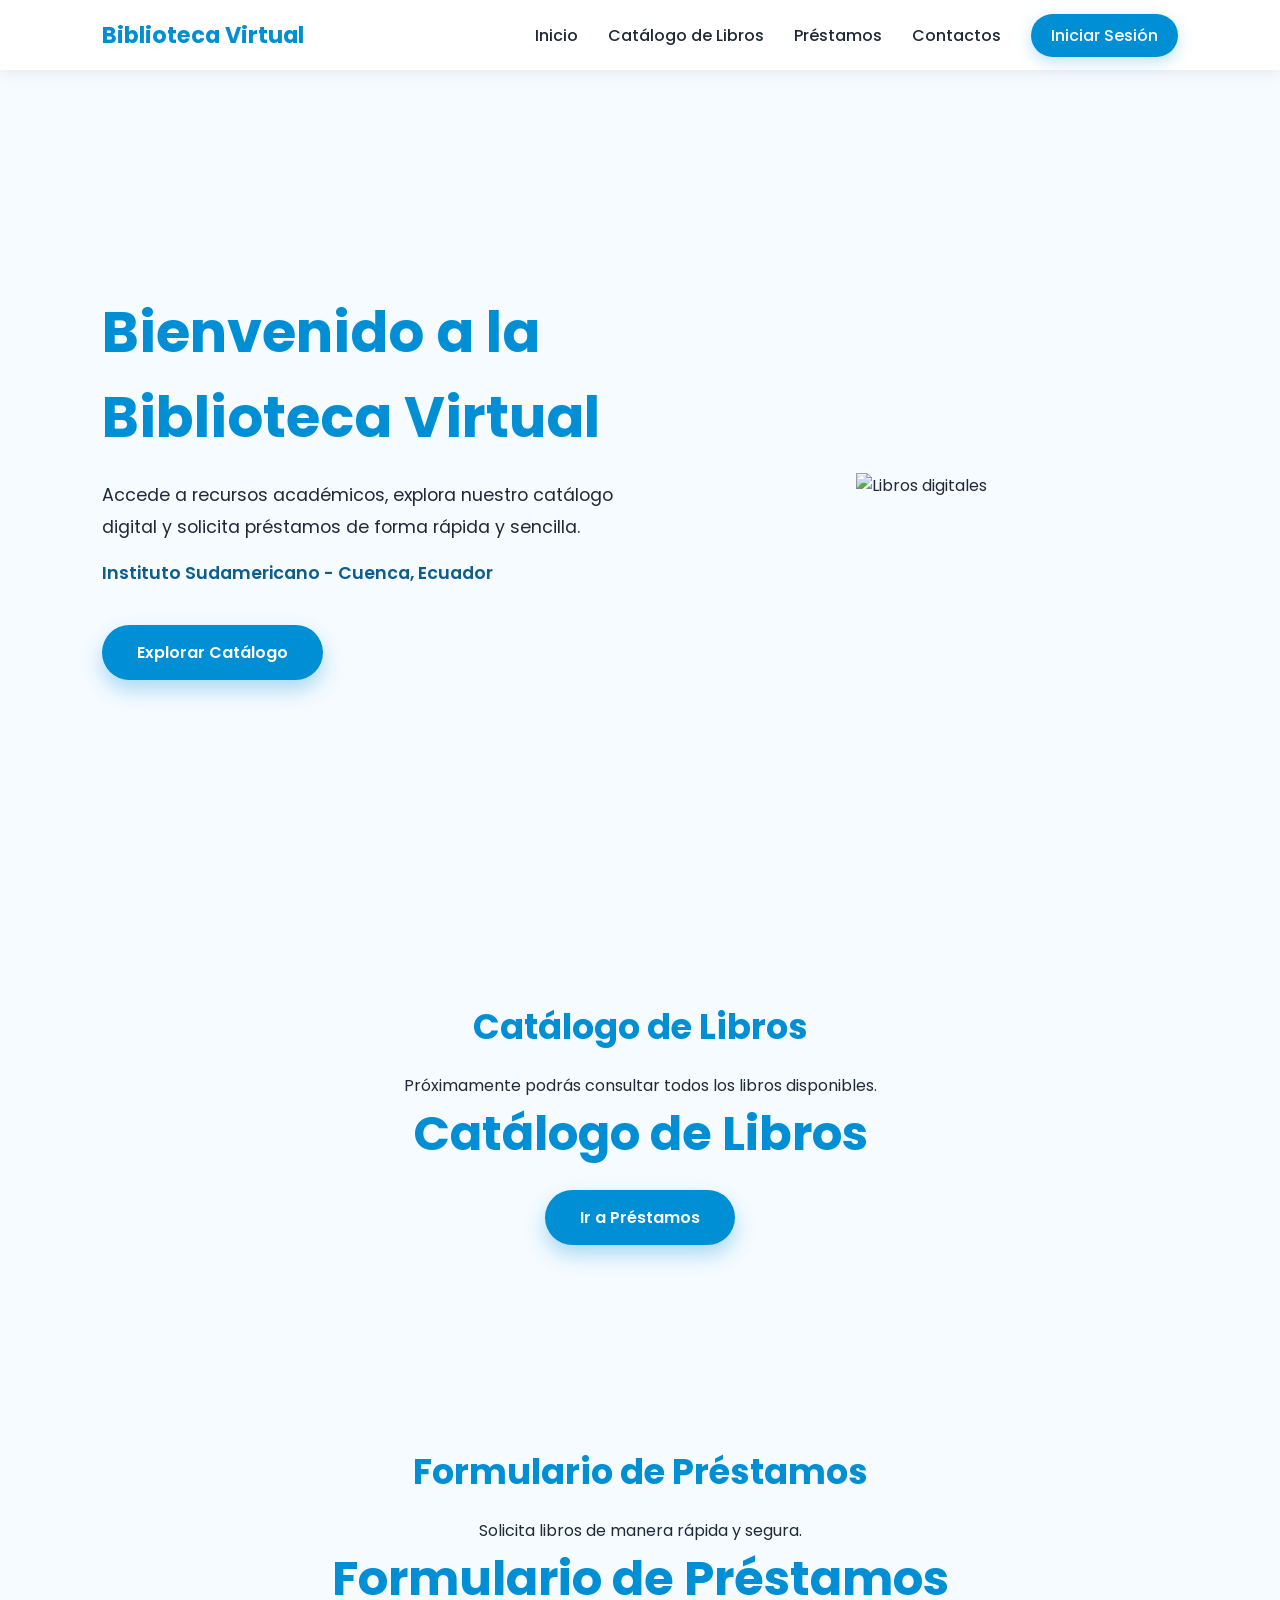
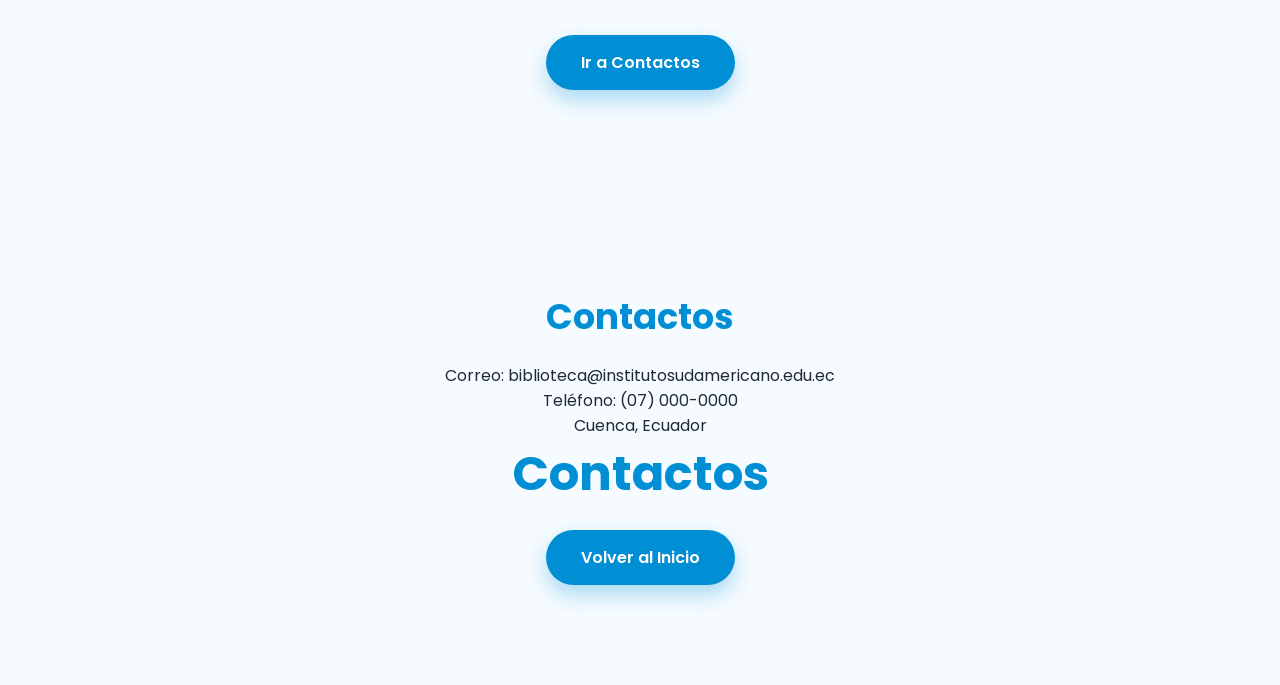
==== index.html @ ba501748 "Merge pull request #9 from andyortega07/actalizacion cambios" ====
<!DOCTYPE html>
<html lang="es">

<head>
    <meta charset="UTF-8">
    <meta name="viewport" content="width=device-width, initial-scale=1.0">
    <title>Biblioteca Virtual - Instituto Sudamericano</title>

    <link rel="stylesheet" href="styles.css">

    <link rel="preconnect" href="https://fonts.googleapis.com">
    <link rel="preconnect" href="https://fonts.gstatic.com" crossorigin>

    <link href="https://fonts.googleapis.com/css2?family=Poppins:wght@300;400;500;600;700&display=swap"
        rel="stylesheet">
</head>

<body>

    <!-- Navbar -->

    <header>
        <nav class="navbar">
            <div class="logo">
                <span>Biblioteca Virtual</span>
            </div>

            <ul class="nav-links">
    <li><a href="index.html">Inicio</a></li>
    <li><a href="catalogo.html">Catálogo de Libros</a></li>
    <li><a href="prestamos.html">Préstamos</a></li>
    <li><a href="contactos.html">Contactos</a></li>
    <li><a class="login-btn" href="login/login.html">Iniciar Sesión</a></li>
</ul>
            </ul>
        </nav>
    </header>

    <!-- Inicio -->

    <section class="hero" id="inicio">

        <div class="hero-content">
            <h1>Bienvenido a la Biblioteca Virtual</h1>

            <p>
                Accede a recursos académicos, explora nuestro catálogo digital
                y solicita préstamos de forma rápida y sencilla.
            </p>

            <p class="instituto">
                Instituto Sudamericano - Cuenca, Ecuador
            </p>

            <a href="#catalogo" class="btn">Explorar Catálogo</a>
        </div>

        <div class="hero-image">
            <img src="images/images.jpeg" alt="Libros digitales">
        </div>

    </section>

    <!-- Secciones temporales -->

    <section class="section" id="catalogo">
        <h2>Catálogo de Libros</h2>
        <p>Próximamente podrás consultar todos los libros disponibles.</p>
        <section class="page-header">
    <h1>Catálogo de Libros</h1>

    <a href="prestamos.html" class="btn">
        Ir a Préstamos
    </a>
</section>
    </section>

    <section class="section" id="prestamos">
        <h2>Formulario de Préstamos</h2>
        <p>Solicita libros de manera rápida y segura.</p>
        <section class="page-header">
    <h1>Formulario de Préstamos</h1>

    <a href="contactos.html" class="btn">
        Ir a Contactos
    </a>
</section>
    </section>

    <section class="section" id="contactos">
        <h2>Contactos</h2>
        <p>Correo: biblioteca@institutosudamericano.edu.ec</p>
        <p>Teléfono: (07) 000-0000</p>
        <p>Cuenca, Ecuador</p>
        <section class="page-header">
    <h1>Contactos</h1>

    <a href="index.html" class="btn">
        Volver al Inicio
    </a>
</section>
    </section>

</body>

</html>
---- styles.css ----
* {
    margin: 0;
    padding: 0;
    box-sizing: border-box;
}

html {
    scroll-behavior: smooth;
}

body {
    font-family: 'Poppins', sans-serif;
    background: #f5fbff;
    color: #1f2937;
}

/* Navbar */

header {
    position: fixed;
    width: 100%;
    top: 0;
    z-index: 1000;
}

.navbar {
    display: flex;
    justify-content: space-between;
    align-items: center;
    padding: 18px 8%;
    background: rgba(255, 255, 255, 0.95);
    backdrop-filter: blur(12px);
    box-shadow: 0 2px 15px rgba(0, 0, 0, 0.08);
}

.logo {
    color: #008fd5;
    font-size: 1.4rem;
    font-weight: 700;
}

.nav-links {
    display: flex;
    list-style: none;
    gap: 30px;
}

.nav-links a {
    text-decoration: none;
    color: #1f2937;
    font-weight: 500;
    transition: 0.3s;
}

.nav-links a:hover {
    color: #008fd5;
}

/* Hero */

.hero {
    min-height: 100vh;
    display: flex;
    align-items: center;
    justify-content: space-between;
    padding: 120px 8% 50px;
    gap: 50px;
}

.hero-content {
    flex: 1;
    animation: slideLeft 1s ease;
}

.hero-content h1 {
    font-size: 3.5rem;
    color: #008fd5;
    margin-bottom: 20px;
}

.hero-content p {
    font-size: 1.1rem;
    line-height: 1.8;
    margin-bottom: 15px;
}

.instituto {
    font-weight: 600;
    color: #0f5d8c;
}

.btn {
    display: inline-block;
    margin-top: 20px;
    padding: 15px 35px;
    background: #008fd5;
    color: white;
    text-decoration: none;
    border-radius: 50px;
    font-weight: 600;
    transition: 0.3s;
    box-shadow: 0 10px 20px rgba(0, 143, 213, 0.3);
}

.btn:hover {
    transform: translateY(-5px);
    background: #0075b0;
}

.hero-image {
    flex: 1;
    text-align: center;
    animation: float 4s ease-in-out infinite;
}

.hero-image img {
    width: 100%;
    max-width: 500px;
}

/* Secciones */

.section {
    padding: 100px 8%;
    text-align: center;
}

.section h2 {
    color: #008fd5;
    margin-bottom: 20px;
    font-size: 2.2rem;
}

/* Animaciones */

@keyframes slideLeft {
    from {
        opacity: 0;
        transform: translateX(-60px);
    }

    to {
        opacity: 1;
        transform: translateX(0);
    }
}

@keyframes float {

    0%,
    100% {
        transform: translateY(0);
    }

    50% {
        transform: translateY(-20px);
    }
}

/* Responsive */

@media (max-width: 900px) {

    .navbar {
        flex-direction: column;
        gap: 15px;
    }

    .nav-links {
        flex-wrap: wrap;
        justify-content: center;
        gap: 15px;
    }

    .hero {
        flex-direction: column;
        text-align: center;
    }

    .hero-content h1 {
        font-size: 2.5rem;
    }
}

/* Páginas internas */

.page-container {
    min-height: 100vh;
    display: flex;
    justify-content: center;
    align-items: center;
    padding: 120px 8% 50px;
}

.page-header {
    text-align: center;
    animation: slideLeft 1s ease;
}

.page-header h1 {
    font-size: 3rem;
    color: #008fd5;
}

/* Enlace activo del menú */

.nav-links a.active {
    color: #008fd5;
    position: relative;
}

.nav-links a.active::after {
    content: "";
    position: absolute;
    left: 0;
    bottom: -8px;
    width: 100%;
    height: 3px;
    background: #008fd5;
    border-radius: 10px;
}

.login-btn {
    background: #008fd5;
    color: white !important;
    padding: 10px 20px;
    border-radius: 30px;
    transition: 0.3s;
    box-shadow: 0 5px 15px rgba(0, 143, 213, 0.25);
}

.login-btn:hover {
    background: #0075b0;
    transform: translateY(-3px);
}
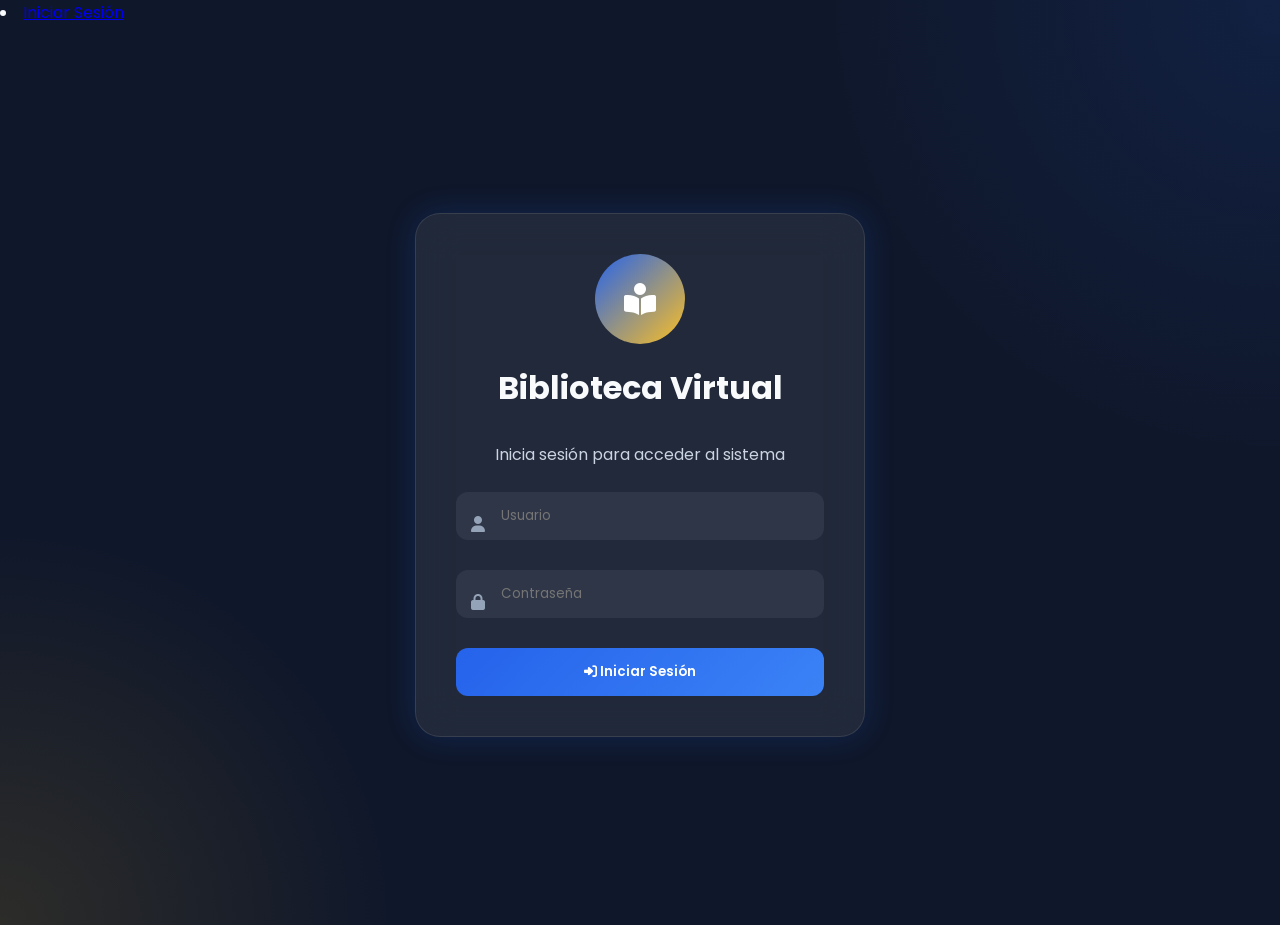
==== commit 0e4877e8: "nuevo apartado" ====
--- a/index.html
+++ b/index.html
@@ -13,6 +13,11 @@
 
     <link href="https://fonts.googleapis.com/css2?family=Poppins:wght@300;400;500;600;700&display=swap"
         rel="stylesheet">
+    <script>
+    if (sessionStorage.getItem("sesionActiva") !== "true") {
+        window.location.href = "login/login.html";
+    }
+    </script>
 </head>
 
 <body>
@@ -26,12 +31,13 @@
             </div>
 
             <ul class="nav-links">
-    <li><a href="index.html">Inicio</a></li>
-    <li><a href="catalogo.html">Catálogo de Libros</a></li>
-    <li><a href="prestamos.html">Préstamos</a></li>
-    <li><a href="contactos.html">Contactos</a></li>
-    <li><a class="login-btn" href="login/login.html">Iniciar Sesión</a></li>
-</ul>
+                <li><a class= "login-btn" href="login/login.html">Iniciar Sesión</a></li>
+                <li><a href="index.html">Inicio</a></li>
+                <li><a href="catalogo.html">Catálogo de Libros</a></li>
+                <li><a href="prestamos.html">Préstamos</a></li>
+                <li><a href="contactos.html">Contactos</a></li>
+                <li><a href="acerca.html">Acerca de</a></li>
+                
             </ul>
         </nav>
     </header>
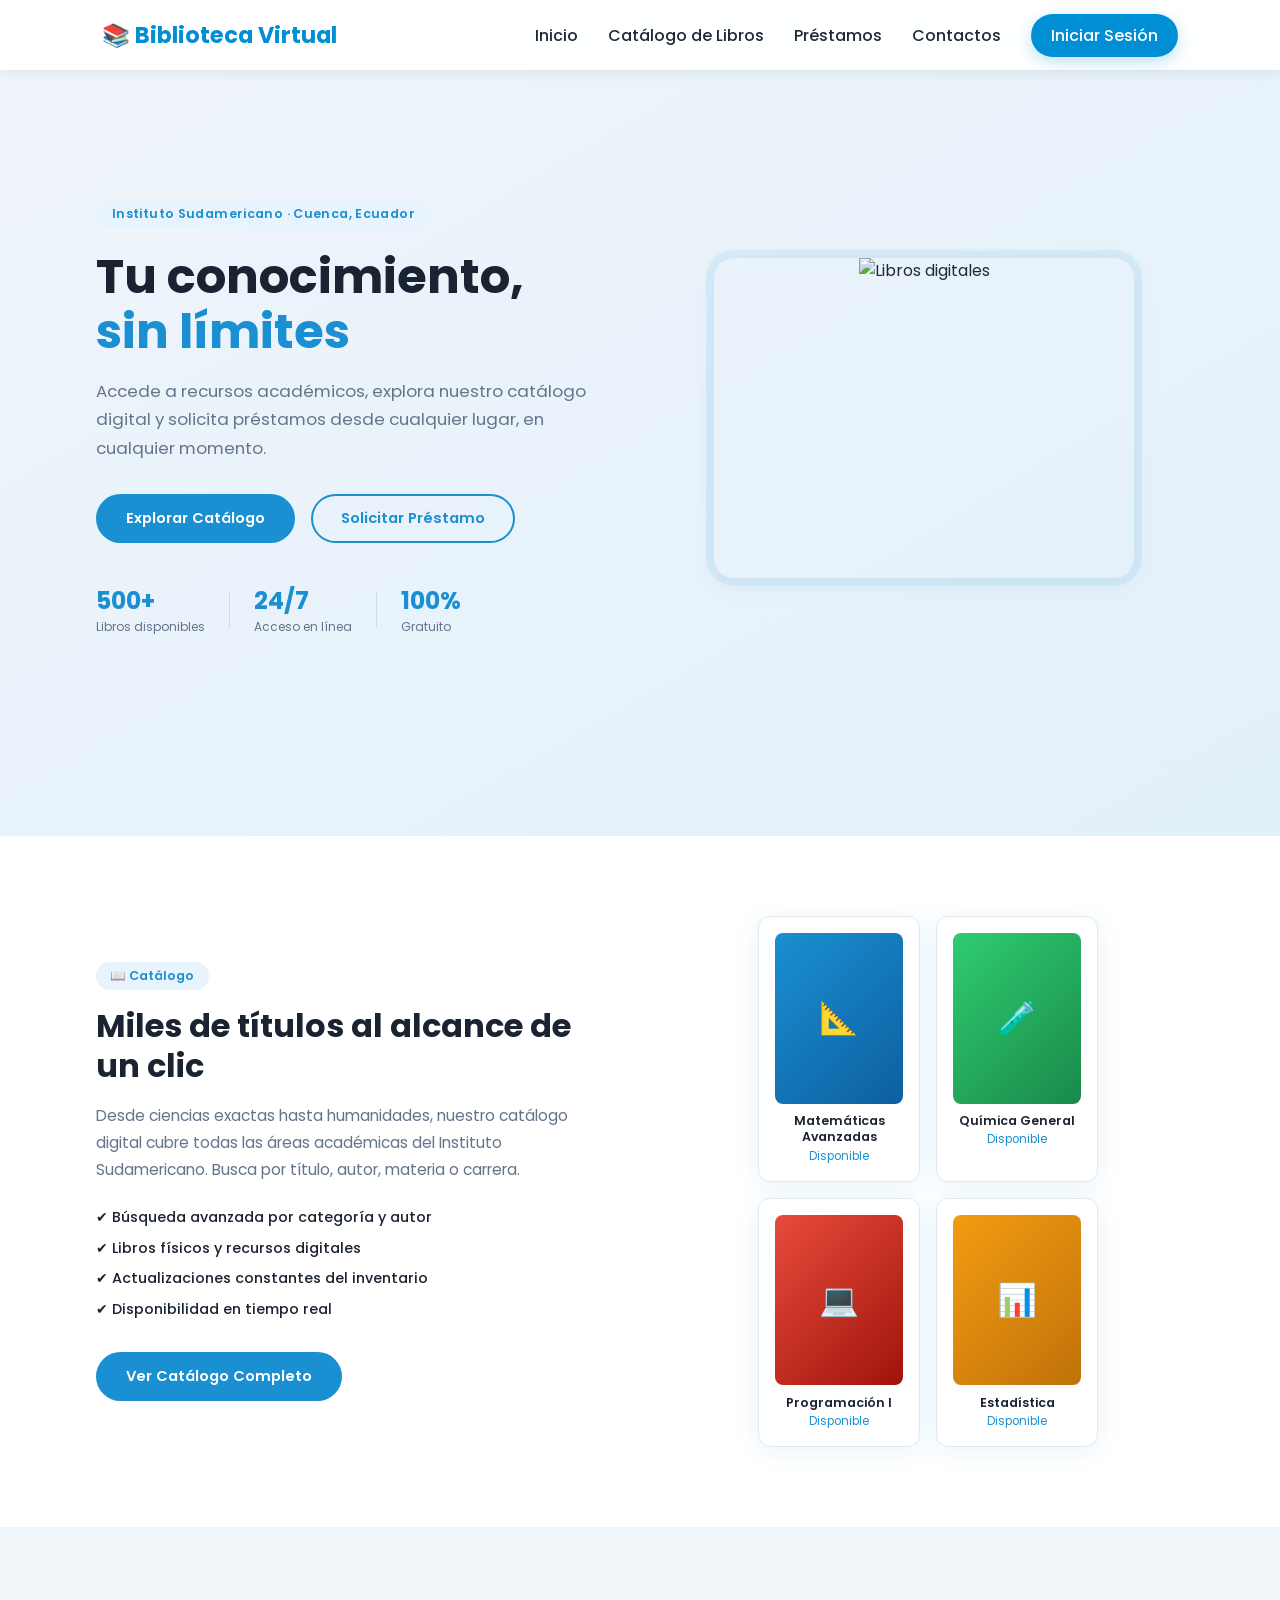
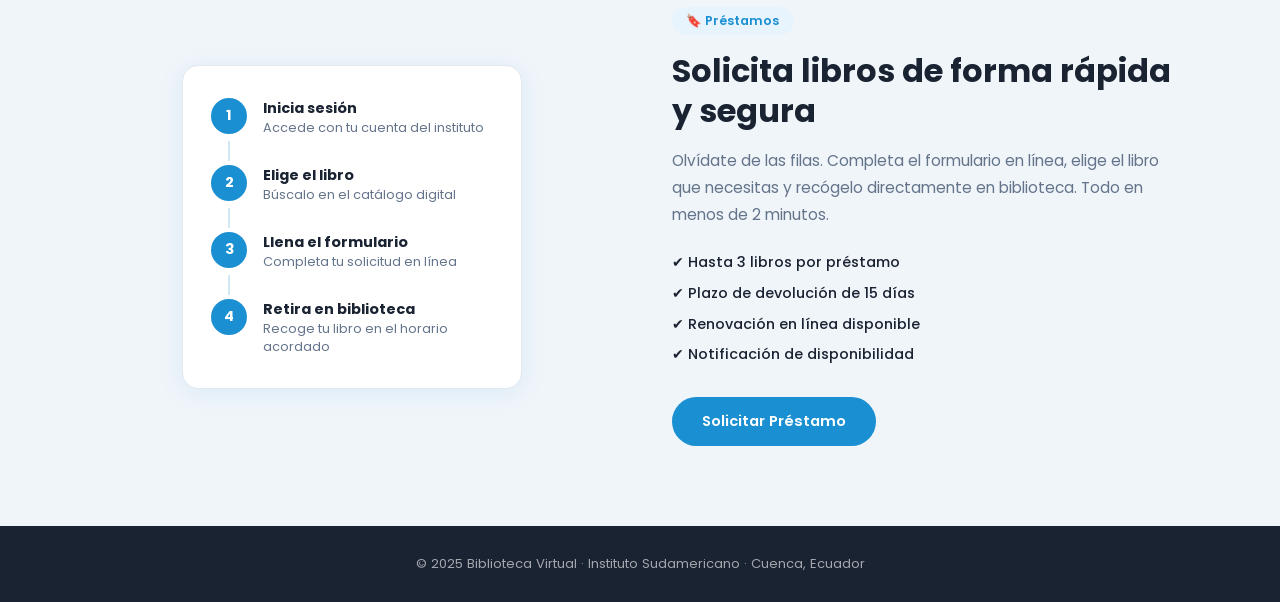
==== commit 6932bf09: "cambios" ====
--- a/index.html
+++ b/index.html
@@ -7,106 +7,173 @@
     <title>Biblioteca Virtual - Instituto Sudamericano</title>
 
     <link rel="stylesheet" href="styles.css">
+    <link rel="stylesheet" href="navbar.css">
 
     <link rel="preconnect" href="https://fonts.googleapis.com">
     <link rel="preconnect" href="https://fonts.gstatic.com" crossorigin>
-
-    <link href="https://fonts.googleapis.com/css2?family=Poppins:wght@300;400;500;600;700&display=swap"
-        rel="stylesheet">
-    <script>
-    if (sessionStorage.getItem("sesionActiva") !== "true") {
-        window.location.href = "login/login.html";
-    }
-    </script>
+    <link href="https://fonts.googleapis.com/css2?family=Poppins:wght@300;400;500;600;700&display=swap" rel="stylesheet">
 </head>
 
 <body>
 
     <!-- Navbar -->
-
     <header>
         <nav class="navbar">
             <div class="logo">
-                <span>Biblioteca Virtual</span>
+                <span>📚 Biblioteca Virtual</span>
             </div>
-
             <ul class="nav-links">
-                <li><a class= "login-btn" href="login/login.html">Iniciar Sesión</a></li>
-                <li><a href="index.html">Inicio</a></li>
-                <li><a href="catalogo.html">Catálogo de Libros</a></li>
-                <li><a href="prestamos.html">Préstamos</a></li>
+                <li><a href="#inicio">Inicio</a></li>
+                <li><a href="#catalogo">Catálogo de Libros</a></li>
+                <li><a href="#prestamos">Préstamos</a></li>
                 <li><a href="contactos.html">Contactos</a></li>
-                <li><a href="acerca.html">Acerca de</a></li>
-                
+                <li><a class="login-btn" href="login/login.html">Iniciar Sesión</a></li>
             </ul>
         </nav>
     </header>
 
-    <!-- Inicio -->
-
+    <!-- HERO -->
     <section class="hero" id="inicio">
-
         <div class="hero-content">
-            <h1>Bienvenido a la Biblioteca Virtual</h1>
-
-            <p>
-                Accede a recursos académicos, explora nuestro catálogo digital
-                y solicita préstamos de forma rápida y sencilla.
-            </p>
-
-            <p class="instituto">
-                Instituto Sudamericano - Cuenca, Ecuador
-            </p>
-
-            <a href="#catalogo" class="btn">Explorar Catálogo</a>
+            <span class="hero-badge">Instituto Sudamericano · Cuenca, Ecuador</span>
+            <h1>Tu conocimiento,<br><span class="hero-highlight">sin límites</span></h1>
+            <p>Accede a recursos académicos, explora nuestro catálogo digital y solicita préstamos desde cualquier lugar, en cualquier momento.</p>
+            <div class="hero-actions">
+                <a href="#catalogo" class="btn btn-primary">Explorar Catálogo</a>
+                <a href="#prestamos" class="btn btn-outline">Solicitar Préstamo</a>
+            </div>
+            <div class="hero-stats">
+                <div class="stat">
+                    <span class="stat-number">500+</span>
+                    <span class="stat-label">Libros disponibles</span>
+                </div>
+                <div class="stat-divider"></div>
+                <div class="stat">
+                    <span class="stat-number">24/7</span>
+                    <span class="stat-label">Acceso en línea</span>
+                </div>
+                <div class="stat-divider"></div>
+                <div class="stat">
+                    <span class="stat-number">100%</span>
+                    <span class="stat-label">Gratuito</span>
+                </div>
+            </div>
         </div>
-
         <div class="hero-image">
-            <img src="images/images.jpeg" alt="Libros digitales">
+            <div class="hero-img-wrapper">
+                <img src="images/images.jpeg" alt="Libros digitales">
+            </div>
         </div>
-
     </section>
 
-    <!-- Secciones temporales -->
-
-    <section class="section" id="catalogo">
-        <h2>Catálogo de Libros</h2>
-        <p>Próximamente podrás consultar todos los libros disponibles.</p>
-        <section class="page-header">
-    <h1>Catálogo de Libros</h1>
-
-    <a href="prestamos.html" class="btn">
-        Ir a Préstamos
-    </a>
-</section>
+    <!-- CATÁLOGO -->
+    <section class="lp-section" id="catalogo">
+        <div class="lp-section-inner">
+            <div class="lp-text">
+                <span class="section-badge">📖 Catálogo</span>
+                <h2>Miles de títulos al alcance de un clic</h2>
+                <p>Desde ciencias exactas hasta humanidades, nuestro catálogo digital cubre todas las áreas académicas del Instituto Sudamericano. Busca por título, autor, materia o carrera.</p>
+                <ul class="feature-list">
+                    <li>✔ Búsqueda avanzada por categoría y autor</li>
+                    <li>✔ Libros físicos y recursos digitales</li>
+                    <li>✔ Actualizaciones constantes del inventario</li>
+                    <li>✔ Disponibilidad en tiempo real</li>
+                </ul>
+                <a href="catalogo.html" class="btn btn-primary">Ver Catálogo Completo</a>
+            </div>
+            <div class="lp-visual">
+                <div class="catalog-grid">
+                    <div class="book-card">
+                        <div class="book-cover" style="background: linear-gradient(135deg, #1a8fd1, #0d5fa0);">
+                            <span>📐</span>
+                        </div>
+                        <p class="book-title">Matemáticas Avanzadas</p>
+                        <p class="book-author">Disponible</p>
+                    </div>
+                    <div class="book-card">
+                        <div class="book-cover" style="background: linear-gradient(135deg, #2ecc71, #1a8a4a);">
+                            <span>🧪</span>
+                        </div>
+                        <p class="book-title">Química General</p>
+                        <p class="book-author">Disponible</p>
+                    </div>
+                    <div class="book-card">
+                        <div class="book-cover" style="background: linear-gradient(135deg, #e74c3c, #a0130a);">
+                            <span>💻</span>
+                        </div>
+                        <p class="book-title">Programación I</p>
+                        <p class="book-author">Disponible</p>
+                    </div>
+                    <div class="book-card">
+                        <div class="book-cover" style="background: linear-gradient(135deg, #f39c12, #c0720a);">
+                            <span>📊</span>
+                        </div>
+                        <p class="book-title">Estadística</p>
+                        <p class="book-author">Disponible</p>
+                    </div>
+                </div>
+            </div>
+        </div>
     </section>
 
-    <section class="section" id="prestamos">
-        <h2>Formulario de Préstamos</h2>
-        <p>Solicita libros de manera rápida y segura.</p>
-        <section class="page-header">
-    <h1>Formulario de Préstamos</h1>
-
-    <a href="contactos.html" class="btn">
-        Ir a Contactos
-    </a>
-</section>
+    <!-- PRÉSTAMOS -->
+    <section class="lp-section lp-section--alt" id="prestamos">
+        <div class="lp-section-inner lp-section-inner--reverse">
+            <div class="lp-text">
+                <span class="section-badge">🔖 Préstamos</span>
+                <h2>Solicita libros de forma rápida y segura</h2>
+                <p>Olvídate de las filas. Completa el formulario en línea, elige el libro que necesitas y recógelo directamente en biblioteca. Todo en menos de 2 minutos.</p>
+                <ul class="feature-list">
+                    <li>✔ Hasta 3 libros por préstamo</li>
+                    <li>✔ Plazo de devolución de 15 días</li>
+                    <li>✔ Renovación en línea disponible</li>
+                    <li>✔ Notificación de disponibilidad</li>
+                </ul>
+                <a href="prestamos.html" class="btn btn-primary">Solicitar Préstamo</a>
+            </div>
+            <div class="lp-visual">
+                <div class="steps-card">
+                    <div class="step">
+                        <div class="step-num">1</div>
+                        <div class="step-info">
+                            <strong>Inicia sesión</strong>
+                            <p>Accede con tu cuenta del instituto</p>
+                        </div>
+                    </div>
+                    <div class="step-line"></div>
+                    <div class="step">
+                        <div class="step-num">2</div>
+                        <div class="step-info">
+                            <strong>Elige el libro</strong>
+                            <p>Búscalo en el catálogo digital</p>
+                        </div>
+                    </div>
+                    <div class="step-line"></div>
+                    <div class="step">
+                        <div class="step-num">3</div>
+                        <div class="step-info">
+                            <strong>Llena el formulario</strong>
+                            <p>Completa tu solicitud en línea</p>
+                        </div>
+                    </div>
+                    <div class="step-line"></div>
+                    <div class="step">
+                        <div class="step-num">4</div>
+                        <div class="step-info">
+                            <strong>Retira en biblioteca</strong>
+                            <p>Recoge tu libro en el horario acordado</p>
+                        </div>
+                    </div>
+                </div>
+            </div>
+        </div>
     </section>
 
-    <section class="section" id="contactos">
-        <h2>Contactos</h2>
-        <p>Correo: biblioteca@institutosudamericano.edu.ec</p>
-        <p>Teléfono: (07) 000-0000</p>
-        <p>Cuenca, Ecuador</p>
-        <section class="page-header">
-    <h1>Contactos</h1>
 
-    <a href="index.html" class="btn">
-        Volver al Inicio
-    </a>
-</section>
-    </section>
+    <!-- FOOTER -->
+    <footer class="footer">
+        <p>© 2025 Biblioteca Virtual · Instituto Sudamericano · Cuenca, Ecuador</p>
+    </footer>
 
 </body>
-
 </html>
--- a/styles.css
+++ b/styles.css
@@ -1,11 +1,22 @@
-* {
+*, *::before, *::after {
     margin: 0;
     padding: 0;
     box-sizing: border-box;
 }
-
 html {
     scroll-behavior: smooth;
+}
+
+:root {
+    --blue:       #1a8fd1;
+    --blue-dark:  #0d5fa0;
+    --blue-light: #e8f4fd;
+    --text:       #1a2332;
+    --text-muted: #64748b;
+    --bg:         #f0f5fa;
+    --white:      #ffffff;
+    --radius:     12px;
+    --shadow:     0 4px 24px rgba(26, 143, 209, 0.10);
 }
 
 body {
@@ -14,48 +25,6 @@
     color: #1f2937;
 }
 
-/* Navbar */
-
-header {
-    position: fixed;
-    width: 100%;
-    top: 0;
-    z-index: 1000;
-}
-
-.navbar {
-    display: flex;
-    justify-content: space-between;
-    align-items: center;
-    padding: 18px 8%;
-    background: rgba(255, 255, 255, 0.95);
-    backdrop-filter: blur(12px);
-    box-shadow: 0 2px 15px rgba(0, 0, 0, 0.08);
-}
-
-.logo {
-    color: #008fd5;
-    font-size: 1.4rem;
-    font-weight: 700;
-}
-
-.nav-links {
-    display: flex;
-    list-style: none;
-    gap: 30px;
-}
-
-.nav-links a {
-    text-decoration: none;
-    color: #1f2937;
-    font-weight: 500;
-    transition: 0.3s;
-}
-
-.nav-links a:hover {
-    color: #008fd5;
-}
-
 /* Hero */
 
 .hero {
@@ -91,20 +60,58 @@
 
 .btn {
     display: inline-block;
-    margin-top: 20px;
-    padding: 15px 35px;
-    background: #008fd5;
-    color: white;
+    padding: 0.75rem 1.75rem;
+    border-radius: 50px;
+    font-size: 0.92rem;
+    font-weight: 600;
     text-decoration: none;
-    border-radius: 50px;
-    font-weight: 600;
-    transition: 0.3s;
-    box-shadow: 0 10px 20px rgba(0, 143, 213, 0.3);
-}
-
-.btn:hover {
-    transform: translateY(-5px);
-    background: #0075b0;
+    transition: all 0.2s ease;
+    cursor: pointer;
+    border: 2px solid transparent;
+}
+ 
+.btn-primary {
+    background-color: var(--blue);
+    color: var(--white);
+}
+ 
+.btn-primary:hover {
+    background-color: var(--blue-dark);
+    transform: translateY(-2px);
+    box-shadow: 0 6px 20px rgba(26, 143, 209, 0.3);
+}
+ 
+.btn-outline {
+    background-color: transparent;
+    color: var(--blue);
+    border-color: var(--blue);
+}
+ 
+.btn-outline:hover {
+    background-color: var(--blue);
+    color: var(--white);
+    transform: translateY(-2px);
+}
+ 
+.btn-white {
+    background-color: var(--white);
+    color: var(--blue);
+}
+ 
+.btn-white:hover {
+    background-color: var(--blue-light);
+    transform: translateY(-2px);
+}
+ 
+.btn-outline-white {
+    background-color: transparent;
+    color: var(--white);
+    border-color: rgba(255,255,255,0.6);
+}
+ 
+.btn-outline-white:hover {
+    background-color: rgba(255,255,255,0.15);
+    transform: translateY(-2px);
 }
 
 .hero-image {
@@ -232,4 +239,369 @@
 .login-btn:hover {
     background: #0075b0;
     transform: translateY(-3px);
-}+}
+
+.hero {
+    min-height: calc(100vh - 64px);
+    display: flex;
+    align-items: center;
+    justify-content: space-between;
+    gap: 3rem;
+    padding: 5rem 6rem;
+    background: linear-gradient(150deg, #f0f5fa 0%, #e2f0fa 100%);
+}
+ 
+.hero-content {
+    flex: 1;
+    max-width: 540px;
+}
+ 
+.hero-badge {
+    display: inline-block;
+    background-color: var(--blue-light);
+    color: var(--blue);
+    font-size: 0.78rem;
+    font-weight: 600;
+    padding: 0.35rem 1rem;
+    border-radius: 50px;
+    margin-bottom: 1.25rem;
+    letter-spacing: 0.03em;
+}
+ 
+.hero-content h1 {
+    font-size: 3rem;
+    font-weight: 700;
+    line-height: 1.15;
+    margin-bottom: 1.1rem;
+    color: var(--text);
+}
+ 
+.hero-highlight {
+    color: var(--blue);
+}
+ 
+.hero-content p {
+    font-size: 1.05rem;
+    color: var(--text-muted);
+    margin-bottom: 2rem;
+    line-height: 1.7;
+}
+ 
+.hero-actions {
+    display: flex;
+    gap: 1rem;
+    flex-wrap: wrap;
+    margin-bottom: 2.5rem;
+}
+ 
+.hero-stats {
+    display: flex;
+    align-items: center;
+    gap: 1.5rem;
+}
+ 
+.stat {
+    display: flex;
+    flex-direction: column;
+}
+ 
+.stat-number {
+    font-size: 1.5rem;
+    font-weight: 700;
+    color: var(--blue);
+}
+ 
+.stat-label {
+    font-size: 0.75rem;
+    color: var(--text-muted);
+}
+ 
+.stat-divider {
+    width: 1px;
+    height: 36px;
+    background-color: #c9dff0;
+}
+ 
+.hero-image {
+    flex: 1;
+    display: flex;
+    justify-content: center;
+}
+ 
+.hero-img-wrapper {
+    width: 420px;
+    height: 320px;
+    border-radius: 20px;
+    overflow: hidden;
+    box-shadow: var(--shadow), 0 0 0 8px rgba(26,143,209,0.08);
+}
+ 
+.hero-img-wrapper img {
+    width: 100%;
+    height: 100%;
+    object-fit: cover;
+}
+ 
+/* =========================================
+   LANDING SECTIONS
+   ========================================= */
+.lp-section {
+    padding: 5rem 6rem;
+    background-color: var(--white);
+}
+ 
+.lp-section--alt {
+    background-color: var(--bg);
+}
+ 
+.lp-section-inner {
+    max-width: 1100px;
+    margin: 0 auto;
+    display: flex;
+    align-items: center;
+    gap: 4rem;
+}
+ 
+.lp-section-inner--reverse {
+    flex-direction: row-reverse;
+}
+ 
+.lp-text {
+    flex: 1;
+}
+ 
+.section-badge {
+    display: inline-block;
+    background-color: var(--blue-light);
+    color: var(--blue);
+    font-size: 0.78rem;
+    font-weight: 600;
+    padding: 0.3rem 0.9rem;
+    border-radius: 50px;
+    margin-bottom: 1rem;
+}
+ 
+.lp-text h2 {
+    font-size: 2rem;
+    font-weight: 700;
+    color: var(--text);
+    line-height: 1.25;
+    margin-bottom: 1rem;
+}
+ 
+.lp-text p {
+    font-size: 0.97rem;
+    color: var(--text-muted);
+    margin-bottom: 1.5rem;
+    line-height: 1.75;
+}
+ 
+.feature-list {
+    list-style: none;
+    margin-bottom: 2rem;
+    display: flex;
+    flex-direction: column;
+    gap: 0.6rem;
+}
+ 
+.feature-list li {
+    font-size: 0.9rem;
+    color: var(--text);
+    font-weight: 500;
+}
+ 
+.lp-visual {
+    flex: 1;
+    display: flex;
+    justify-content: center;
+}
+ 
+/* =========================================
+   CATALOG GRID
+   ========================================= */
+.catalog-grid {
+    display: grid;
+    grid-template-columns: 1fr 1fr;
+    gap: 16px;
+    width: 100%;
+    max-width: 340px;
+}
+ 
+.book-card {
+    background: var(--white);
+    border: 1px solid #e2e8f0;
+    border-radius: var(--radius);
+    padding: 1rem;
+    text-align: center;
+    box-shadow: var(--shadow);
+    transition: transform 0.2s;
+}
+ 
+.book-card:hover {
+    transform: translateY(-4px);
+}
+ 
+.book-cover {
+    width: 100%;
+    aspect-ratio: 3/4;
+    border-radius: 8px;
+    display: flex;
+    align-items: center;
+    justify-content: center;
+    font-size: 2rem;
+    margin-bottom: 0.6rem;
+}
+ 
+.book-title {
+    font-size: 0.78rem;
+    font-weight: 600;
+    color: var(--text);
+    line-height: 1.3;
+}
+ 
+.book-author {
+    font-size: 0.72rem;
+    color: var(--blue);
+    margin-top: 2px;
+}
+ 
+/* =========================================
+   STEPS CARD
+   ========================================= */
+.steps-card {
+    background: var(--white);
+    border: 1px solid #e2e8f0;
+    border-radius: 16px;
+    padding: 2rem 1.75rem;
+    box-shadow: var(--shadow);
+    width: 100%;
+    max-width: 340px;
+}
+ 
+.step {
+    display: flex;
+    align-items: flex-start;
+    gap: 1rem;
+}
+ 
+.step-num {
+    width: 36px;
+    height: 36px;
+    min-width: 36px;
+    border-radius: 50%;
+    background-color: var(--blue);
+    color: var(--white);
+    font-size: 0.9rem;
+    font-weight: 700;
+    display: flex;
+    align-items: center;
+    justify-content: center;
+}
+ 
+.step-info strong {
+    font-size: 0.9rem;
+    color: var(--text);
+    display: block;
+}
+ 
+.step-info p {
+    font-size: 0.8rem;
+    color: var(--text-muted);
+    margin: 0;
+}
+ 
+.step-line {
+    width: 2px;
+    height: 20px;
+    background: #d1e8f5;
+    margin-left: 17px;
+    margin-top: 4px;
+    margin-bottom: 4px;
+}
+ 
+/* =========================================
+   CTA SECTION
+   ========================================= */
+.cta-section {
+    background: linear-gradient(135deg, var(--blue), var(--blue-dark));
+    padding: 5rem 6rem;
+    text-align: center;
+}
+ 
+.cta-inner {
+    max-width: 600px;
+    margin: 0 auto;
+}
+ 
+.cta-section h2 {
+    font-size: 2.2rem;
+    font-weight: 700;
+    color: var(--white);
+    margin-bottom: 1rem;
+}
+ 
+.cta-section p {
+    font-size: 1rem;
+    color: rgba(255,255,255,0.85);
+    margin-bottom: 2rem;
+    line-height: 1.7;
+}
+ 
+.cta-actions {
+    display: flex;
+    gap: 1rem;
+    justify-content: center;
+    flex-wrap: wrap;
+}
+ 
+/* =========================================
+   FOOTER
+   ========================================= */
+.footer {
+    text-align: center;
+    padding: 1.75rem;
+    background-color: var(--text);
+    color: rgba(255,255,255,0.6);
+    font-size: 0.82rem;
+}
+ 
+/* =========================================
+   RESPONSIVE
+   ========================================= */
+@media (max-width: 900px) {
+    .hero {
+        flex-direction: column;
+        padding: 3rem 2rem;
+        text-align: center;
+        min-height: auto;
+    }
+ 
+    .hero-actions,
+    .hero-stats {
+        justify-content: center;
+    }
+ 
+    .hero-content {
+        max-width: 100%;
+    }
+ 
+    .hero-img-wrapper {
+        width: 100%;
+        max-width: 400px;
+        height: 240px;
+    }
+ 
+    .lp-section {
+        padding: 3rem 2rem;
+    }
+ 
+    .lp-section-inner,
+    .lp-section-inner--reverse {
+        flex-direction: column;
+    }
+ 
+    .cta-section {
+        padding: 3rem 2rem;
+    }
+}
+ 
--- a/navbar.css
+++ b/navbar.css
@@ -0,0 +1,58 @@
+header {
+    position: fixed;
+    width: 100%;
+    top: 0;
+    z-index: 1000;
+}
+
+.navbar {
+    display: flex;
+    justify-content: space-between;
+    align-items: center;
+    padding: 18px 8%;
+    background: rgba(255, 255, 255, 0.95);
+    backdrop-filter: blur(12px);
+    box-shadow: 0 2px 15px rgba(0, 0, 0, 0.08);
+}
+
+.logo a {
+    text-decoration: none;
+    color: inherit; 
+}
+
+.logo {
+    color: #008fd5;
+    font-size: 1.4rem;
+    font-weight: 700;
+}
+
+.nav-links {
+    display: flex;
+    list-style: none;
+    gap: 30px;
+}
+
+.nav-links a {
+    text-decoration: none;
+    color: #1f2937;
+    font-weight: 500;
+    transition: 0.3s;
+}
+
+.nav-links a:hover {
+    color: #008fd5;
+}
+
+@media (max-width: 900px) {
+
+    .navbar {
+        flex-direction: column;
+        gap: 15px;
+    }
+
+    .nav-links {
+        flex-wrap: wrap;
+        justify-content: center;
+        gap: 15px;
+    }
+}
